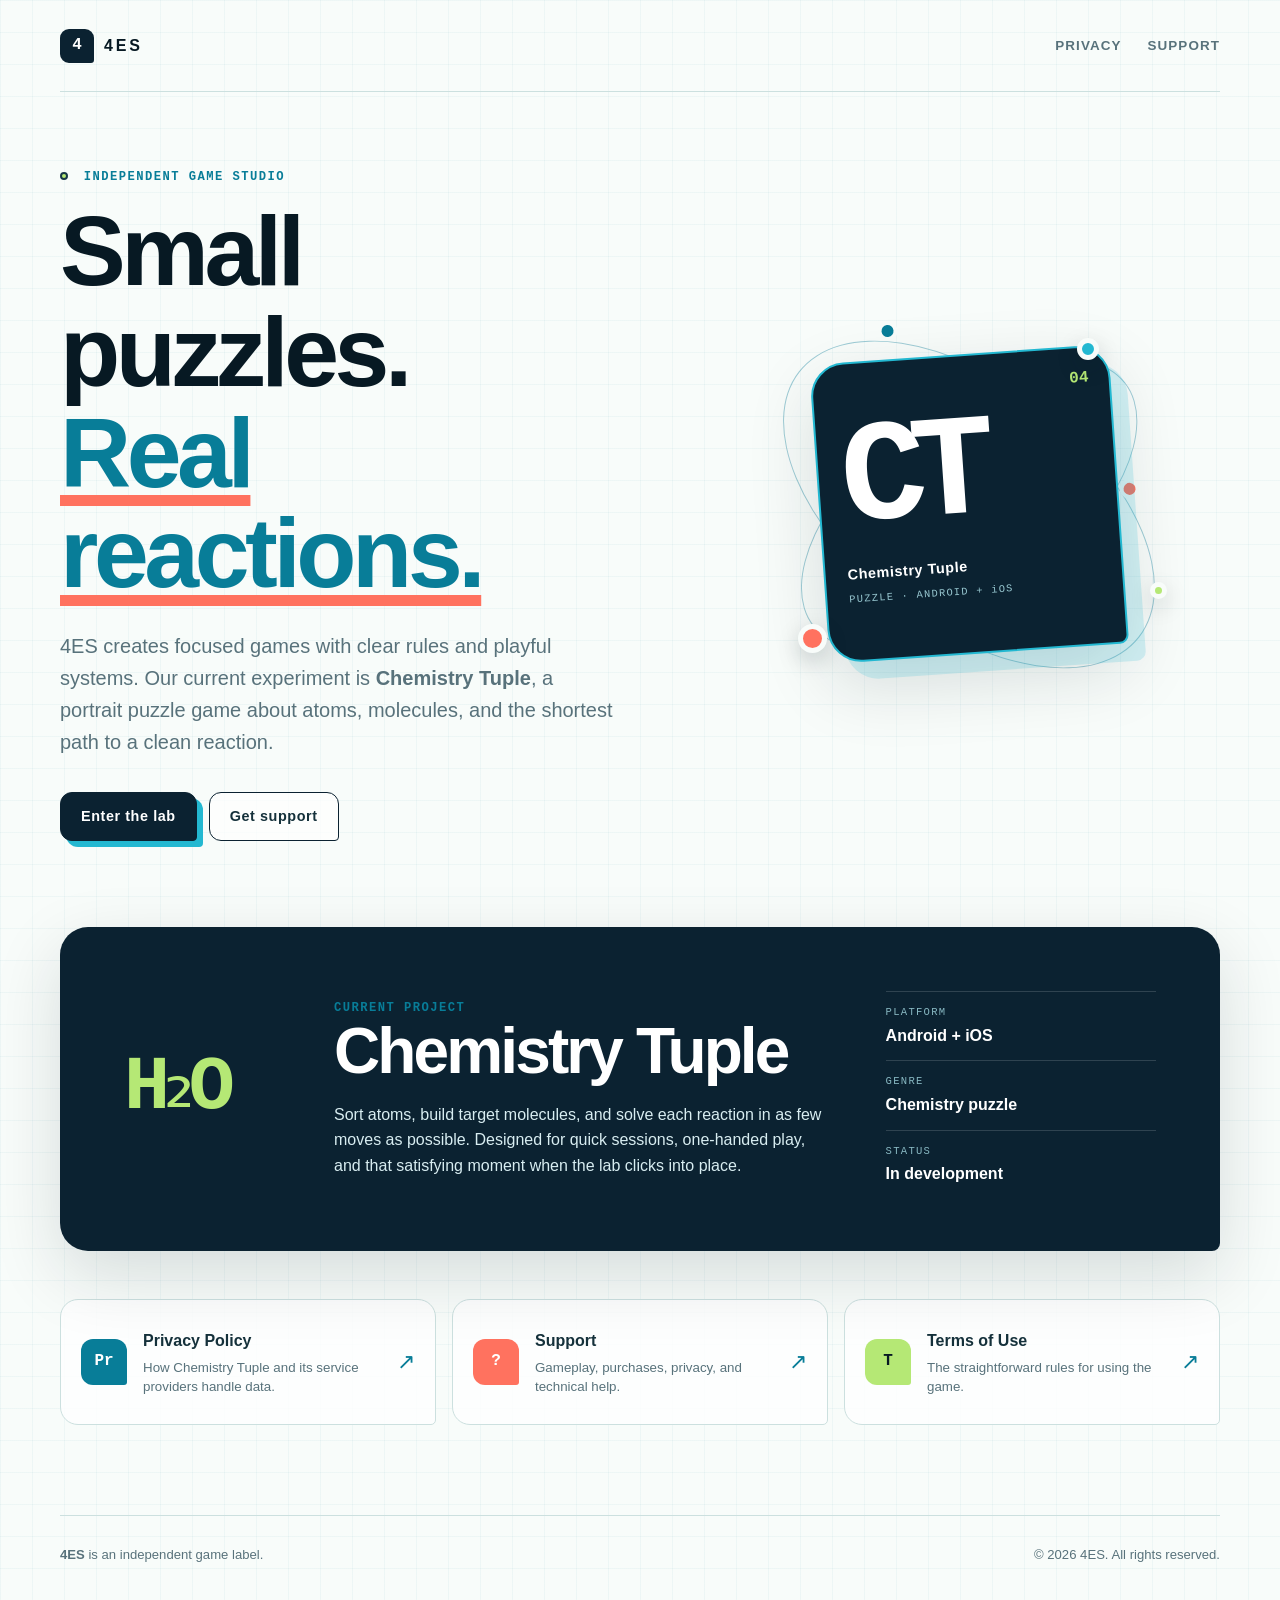
==== index.html @ 14367e8d "Launch 4ES store support site" ====
<!doctype html>
<html lang="en">
<head>
  <meta charset="utf-8">
  <meta name="viewport" content="width=device-width, initial-scale=1">
  <meta name="theme-color" content="#0b2231">
  <meta name="description" content="4ES is the independent developer and publisher of Chemistry Tuple, a compact chemistry puzzle game for Android and iOS.">
  <meta property="og:title" content="4ES — Chemistry Tuple">
  <meta property="og:description" content="Atoms, molecules, and minimum-move puzzles in a pocket-sized lab.">
  <meta property="og:type" content="website">
  <meta property="og:url" content="https://kaan-syn.github.io/">
  <link rel="icon" href="assets/mark.svg" type="image/svg+xml">
  <link rel="stylesheet" href="assets/styles.css">
  <title>4ES — Chemistry Tuple</title>
</head>
<body>
  <a class="skip-link" href="#main">Skip to content</a>
  <header class="site-header">
    <a class="brand" href="./" aria-label="4ES home">
      <span class="brand-mark" aria-hidden="true">4</span>
      <span>4ES</span>
    </a>
    <nav aria-label="Primary navigation">
      <a href="privacy/">Privacy</a>
      <a href="support/">Support</a>
    </nav>
  </header>

  <main id="main">
    <section class="hero" aria-labelledby="hero-title">
      <div class="hero-copy">
        <p class="eyebrow"><span class="status-dot" aria-hidden="true"></span> Independent game studio</p>
        <h1 id="hero-title">Small puzzles.<br><span>Real reactions.</span></h1>
        <p class="lede">4ES creates focused games with clear rules and playful systems. Our current experiment is <strong>Chemistry Tuple</strong>, a portrait puzzle game about atoms, molecules, and the shortest path to a clean reaction.</p>
        <div class="hero-actions">
          <a class="button button-primary" href="#chemistry-tuple">Enter the lab</a>
          <a class="button button-quiet" href="support/">Get support</a>
        </div>
      </div>

      <div class="reaction-stage" aria-label="Stylized Chemistry Tuple element card">
        <div class="orbit orbit-one" aria-hidden="true"></div>
        <div class="orbit orbit-two" aria-hidden="true"></div>
        <div class="element-card">
          <span class="element-number">04</span>
          <strong>CT</strong>
          <span class="element-name">Chemistry Tuple</span>
          <span class="element-state">PUZZLE · ANDROID + iOS</span>
        </div>
        <span class="atom atom-cyan" aria-hidden="true"></span>
        <span class="atom atom-coral" aria-hidden="true"></span>
        <span class="atom atom-lime" aria-hidden="true"></span>
      </div>
    </section>

    <section class="game-panel" id="chemistry-tuple" aria-labelledby="game-title">
      <div class="panel-index" aria-hidden="true">H₂O</div>
      <div class="panel-copy">
        <p class="eyebrow">Current project</p>
        <h2 id="game-title">Chemistry Tuple</h2>
        <p>Sort atoms, build target molecules, and solve each reaction in as few moves as possible. Designed for quick sessions, one-handed play, and that satisfying moment when the lab clicks into place.</p>
      </div>
      <dl class="facts">
        <div><dt>Platform</dt><dd>Android + iOS</dd></div>
        <div><dt>Genre</dt><dd>Chemistry puzzle</dd></div>
        <div><dt>Status</dt><dd>In development</dd></div>
      </dl>
    </section>

    <section class="link-grid" aria-label="Policies and support">
      <a class="link-card" href="privacy/">
        <span class="card-symbol" aria-hidden="true">Pr</span>
        <span><strong>Privacy Policy</strong><small>How Chemistry Tuple and its service providers handle data.</small></span>
        <span class="arrow" aria-hidden="true">↗</span>
      </a>
      <a class="link-card" href="support/">
        <span class="card-symbol coral" aria-hidden="true">?</span>
        <span><strong>Support</strong><small>Gameplay, purchases, privacy, and technical help.</small></span>
        <span class="arrow" aria-hidden="true">↗</span>
      </a>
      <a class="link-card" href="terms/">
        <span class="card-symbol lime" aria-hidden="true">T</span>
        <span><strong>Terms of Use</strong><small>The straightforward rules for using the game.</small></span>
        <span class="arrow" aria-hidden="true">↗</span>
      </a>
    </section>
  </main>

  <footer>
    <p><strong>4ES</strong> is an independent game label.</p>
    <p>© 2026 4ES. All rights reserved.</p>
  </footer>
</body>
</html>
---- assets/styles.css ----
:root {
  --midnight: #071923;
  --deep-lab: #0b2231;
  --graphite: #173746;
  --ink: #15313b;
  --muted: #58727b;
  --glass: #eef9f8;
  --paper: #f8fcfa;
  --white: #ffffff;
  --cyan: #23b8d1;
  --cyan-dark: #087d98;
  --coral: #ff725f;
  --lime: #b5e875;
  --line: #cce0df;
  --shadow: 0 24px 70px rgba(7, 25, 35, 0.14);
  color-scheme: light;
  font-family: "Avenir Next", Avenir, "Segoe UI", Helvetica, Arial, sans-serif;
  font-synthesis: none;
}

* { box-sizing: border-box; }

html {
  scroll-behavior: smooth;
  background: var(--paper);
}

body {
  margin: 0;
  min-width: 320px;
  color: var(--ink);
  background:
    linear-gradient(rgba(8, 125, 152, 0.045) 1px, transparent 1px),
    linear-gradient(90deg, rgba(8, 125, 152, 0.045) 1px, transparent 1px),
    var(--paper);
  background-size: 32px 32px;
  line-height: 1.6;
}

a { color: inherit; }

.skip-link {
  position: fixed;
  z-index: 100;
  top: 12px;
  left: 12px;
  padding: 10px 14px;
  color: var(--white);
  background: var(--midnight);
  border-radius: 8px;
  transform: translateY(-150%);
}

.skip-link:focus { transform: translateY(0); }

.site-header,
main,
footer {
  width: min(1160px, calc(100% - 40px));
  margin-inline: auto;
}

.site-header {
  display: flex;
  align-items: center;
  justify-content: space-between;
  min-height: 92px;
  border-bottom: 1px solid var(--line);
}

.brand {
  display: inline-flex;
  align-items: center;
  gap: 10px;
  color: var(--midnight);
  font-size: 1rem;
  font-weight: 800;
  letter-spacing: 0.18em;
  text-decoration: none;
}

.brand-mark {
  display: grid;
  width: 34px;
  aspect-ratio: 1;
  place-items: center;
  color: var(--white);
  background: var(--deep-lab);
  border-radius: 9px 9px 3px 9px;
  font-family: ui-monospace, "SFMono-Regular", Consolas, monospace;
  letter-spacing: 0;
}

nav { display: flex; gap: 26px; }

nav a {
  color: var(--muted);
  font-size: 0.84rem;
  font-weight: 700;
  letter-spacing: 0.08em;
  text-decoration: none;
  text-transform: uppercase;
}

nav a:hover { color: var(--cyan-dark); }

.hero {
  display: grid;
  grid-template-columns: minmax(0, 1.05fr) minmax(340px, 0.95fr);
  gap: clamp(48px, 8vw, 110px);
  align-items: center;
  min-height: 690px;
  padding: 76px 0 86px;
}

.eyebrow {
  margin: 0 0 14px;
  color: var(--cyan-dark);
  font-family: ui-monospace, "SFMono-Regular", Consolas, monospace;
  font-size: 0.76rem;
  font-weight: 800;
  letter-spacing: 0.12em;
  text-transform: uppercase;
}

.status-dot {
  display: inline-block;
  width: 8px;
  height: 8px;
  margin-right: 7px;
  background: var(--lime);
  border: 2px solid var(--graphite);
  border-radius: 50%;
}

h1,
h2,
h3 {
  margin-top: 0;
  color: var(--midnight);
  line-height: 1.02;
  letter-spacing: -0.045em;
}

h1 {
  max-width: 780px;
  margin-bottom: 26px;
  font-size: clamp(3.35rem, 7.7vw, 6.85rem);
  font-weight: 850;
}

h1 span {
  color: var(--cyan-dark);
  text-decoration: underline;
  text-decoration-color: var(--coral);
  text-decoration-thickness: 0.11em;
  text-underline-offset: 0.08em;
}

h2 { font-size: clamp(2.1rem, 5vw, 4.25rem); }
h3 { font-size: clamp(1.35rem, 3vw, 2rem); }

.lede {
  max-width: 650px;
  margin: 0;
  color: var(--muted);
  font-size: clamp(1.04rem, 2vw, 1.25rem);
}

.hero-actions {
  display: flex;
  flex-wrap: wrap;
  gap: 12px;
  margin-top: 34px;
}

.button {
  display: inline-flex;
  min-height: 48px;
  align-items: center;
  justify-content: center;
  padding: 12px 20px;
  border: 1px solid var(--deep-lab);
  border-radius: 12px 12px 4px 12px;
  font-size: 0.9rem;
  font-weight: 800;
  letter-spacing: 0.04em;
  text-decoration: none;
}

.button-primary {
  color: var(--white);
  background: var(--deep-lab);
  box-shadow: 6px 6px 0 var(--cyan);
}

.button-primary:hover { transform: translate(-1px, -1px); }

.button-quiet { background: rgba(255, 255, 255, 0.72); }

.reaction-stage {
  position: relative;
  display: grid;
  width: min(100%, 450px);
  aspect-ratio: 1;
  place-items: center;
  justify-self: center;
}

.element-card {
  position: relative;
  z-index: 3;
  display: grid;
  width: clamp(210px, 29vw, 300px);
  aspect-ratio: 1;
  padding: 22px;
  align-content: center;
  color: var(--white);
  background: var(--deep-lab);
  border: 2px solid var(--cyan);
  border-radius: 34px 34px 9px 34px;
  box-shadow: 16px 18px 0 rgba(35, 184, 209, 0.18), var(--shadow);
  transform: rotate(-4deg);
}

.element-card strong {
  font-family: ui-monospace, "SFMono-Regular", Consolas, monospace;
  font-size: clamp(5.6rem, 13vw, 9rem);
  line-height: 0.9;
  letter-spacing: -0.12em;
}

.element-number {
  position: absolute;
  top: 18px;
  right: 20px;
  color: var(--lime);
  font-family: ui-monospace, "SFMono-Regular", Consolas, monospace;
  font-weight: 800;
}

.element-name {
  margin-top: 17px;
  font-size: 0.9rem;
  font-weight: 750;
  letter-spacing: 0.04em;
}

.element-state {
  margin-top: 4px;
  color: #99c9d2;
  font-family: ui-monospace, "SFMono-Regular", Consolas, monospace;
  font-size: 0.65rem;
  letter-spacing: 0.12em;
}

.orbit {
  position: absolute;
  border: 1px solid rgba(8, 125, 152, 0.38);
  border-radius: 50%;
}

.orbit::after {
  position: absolute;
  width: 12px;
  height: 12px;
  content: "";
  background: var(--cyan-dark);
  border: 4px solid var(--paper);
  border-radius: 50%;
}

.orbit-one {
  width: 96%;
  height: 54%;
  transform: rotate(38deg);
  animation: drift-one 12s ease-in-out infinite alternate;
}

.orbit-one::after { top: 10%; left: 8%; }

.orbit-two {
  width: 88%;
  height: 45%;
  transform: rotate(-38deg);
  animation: drift-two 14s ease-in-out infinite alternate;
}

.orbit-two::after { right: 13%; bottom: 2%; background: var(--coral); }

.atom {
  position: absolute;
  z-index: 4;
  width: 22px;
  aspect-ratio: 1;
  border: 5px solid var(--paper);
  border-radius: 50%;
  box-shadow: 0 8px 22px rgba(7, 25, 35, 0.18);
}

.atom-cyan { top: 13%; right: 21%; background: var(--cyan); }
.atom-coral { bottom: 17%; left: 12%; width: 29px; background: var(--coral); }
.atom-lime { right: 6%; bottom: 29%; width: 17px; background: var(--lime); }

.game-panel {
  position: relative;
  display: grid;
  grid-template-columns: 150px minmax(0, 1fr) minmax(210px, 0.55fr);
  gap: clamp(24px, 5vw, 60px);
  align-items: center;
  margin-bottom: 28px;
  padding: clamp(28px, 6vw, 64px);
  overflow: hidden;
  color: #d8edf1;
  background: var(--deep-lab);
  border-radius: 28px 28px 8px 28px;
  box-shadow: var(--shadow);
}

.panel-index {
  color: var(--lime);
  font-family: ui-monospace, "SFMono-Regular", Consolas, monospace;
  font-size: clamp(2.4rem, 6vw, 4.8rem);
  font-weight: 800;
  letter-spacing: -0.08em;
}

.game-panel h2 { margin-bottom: 18px; color: var(--white); }
.game-panel p { margin: 0; }

.facts {
  display: grid;
  gap: 12px;
  margin: 0;
}

.facts div {
  padding-top: 12px;
  border-top: 1px solid rgba(255, 255, 255, 0.15);
}

.facts dt {
  color: #88b8c2;
  font-family: ui-monospace, "SFMono-Regular", Consolas, monospace;
  font-size: 0.66rem;
  letter-spacing: 0.12em;
  text-transform: uppercase;
}

.facts dd { margin: 2px 0 0; color: var(--white); font-weight: 700; }

.link-grid {
  display: grid;
  grid-template-columns: repeat(3, 1fr);
  gap: 16px;
  padding: 20px 0 90px;
}

.link-card {
  display: grid;
  grid-template-columns: 48px 1fr auto;
  gap: 14px;
  align-items: center;
  min-height: 126px;
  padding: 20px;
  background: rgba(255, 255, 255, 0.8);
  border: 1px solid var(--line);
  border-radius: 18px 18px 5px 18px;
  text-decoration: none;
  transition: transform 160ms ease, border-color 160ms ease, box-shadow 160ms ease;
}

.link-card:hover {
  border-color: var(--cyan);
  box-shadow: 0 15px 40px rgba(7, 25, 35, 0.08);
  transform: translateY(-3px);
}

.link-card strong { display: block; margin-bottom: 4px; }
.link-card small { display: block; color: var(--muted); line-height: 1.45; }

.card-symbol {
  display: grid;
  width: 46px;
  aspect-ratio: 1;
  place-items: center;
  color: var(--white);
  background: var(--cyan-dark);
  border-radius: 12px 12px 3px 12px;
  font-family: ui-monospace, "SFMono-Regular", Consolas, monospace;
  font-weight: 800;
}

.card-symbol.coral { background: var(--coral); }
.card-symbol.lime { color: var(--midnight); background: var(--lime); }
.arrow { color: var(--cyan-dark); font-size: 1.35rem; }

footer {
  display: flex;
  justify-content: space-between;
  gap: 30px;
  padding: 28px 0 44px;
  color: var(--muted);
  border-top: 1px solid var(--line);
  font-size: 0.82rem;
}

footer p { margin: 0; }

/* Policy and support pages */
.page-shell {
  display: grid;
  grid-template-columns: minmax(0, 1fr) 250px;
  gap: clamp(38px, 7vw, 90px);
  align-items: start;
  padding: 72px 0 100px;
}

.page-title { margin-bottom: 48px; }

.page-title h1 {
  max-width: 900px;
  margin-bottom: 18px;
  font-size: clamp(3rem, 8vw, 6.3rem);
}

.page-title .lede { max-width: 760px; }

.policy-content {
  padding: clamp(24px, 5vw, 56px);
  background: rgba(255, 255, 255, 0.88);
  border: 1px solid var(--line);
  border-radius: 24px 24px 7px 24px;
  box-shadow: 0 20px 55px rgba(7, 25, 35, 0.08);
}

.policy-content section + section {
  margin-top: 44px;
  padding-top: 38px;
  border-top: 1px solid var(--line);
}

.policy-content h2 {
  margin-bottom: 18px;
  font-size: clamp(1.6rem, 3vw, 2.35rem);
  letter-spacing: -0.025em;
}

.policy-content h3 {
  margin: 28px 0 10px;
  font-size: 1.12rem;
  letter-spacing: -0.01em;
}

.policy-content p,
.policy-content li { color: #3d5b64; }
.policy-content ul { padding-left: 1.25rem; }
.policy-content li + li { margin-top: 8px; }
.policy-content a { color: var(--cyan-dark); font-weight: 700; }

.notice {
  margin: 28px 0;
  padding: 18px 20px;
  color: var(--ink);
  background: #e7f6f7;
  border-left: 5px solid var(--cyan);
  border-radius: 4px 12px 12px 4px;
}

.page-nav {
  position: sticky;
  top: 24px;
  padding: 20px;
  background: var(--deep-lab);
  border-radius: 18px 18px 5px 18px;
}

.page-nav strong {
  display: block;
  margin-bottom: 14px;
  color: var(--lime);
  font-family: ui-monospace, "SFMono-Regular", Consolas, monospace;
  font-size: 0.72rem;
  letter-spacing: 0.1em;
  text-transform: uppercase;
}

.page-nav a {
  display: block;
  padding: 8px 0;
  color: #d6ebef;
  font-size: 0.88rem;
  text-decoration: none;
  border-top: 1px solid rgba(255, 255, 255, 0.1);
}

.page-nav a:hover { color: var(--white); }

.contact-block {
  padding: 24px;
  background: var(--deep-lab);
  color: #d7ecf0;
  border-radius: 18px 18px 5px 18px;
}

.contact-block h2 { color: var(--white); }
.contact-block a { color: var(--lime); }

.faq-item + .faq-item { margin-top: 30px; }
.faq-item h3 { margin-bottom: 7px; }

:focus-visible {
  outline: 3px solid var(--coral);
  outline-offset: 4px;
}

@keyframes drift-one {
  from { transform: rotate(34deg) scale(0.98); }
  to { transform: rotate(43deg) scale(1.02); }
}

@keyframes drift-two {
  from { transform: rotate(-42deg) scale(1.02); }
  to { transform: rotate(-34deg) scale(0.97); }
}

@media (max-width: 900px) {
  .hero {
    grid-template-columns: 1fr;
    min-height: auto;
    padding-top: 62px;
  }

  .reaction-stage { width: min(100%, 390px); }
  .game-panel { grid-template-columns: 110px 1fr; }
  .facts { grid-column: 1 / -1; grid-template-columns: repeat(3, 1fr); }
  .link-grid { grid-template-columns: 1fr; }
  .page-shell { grid-template-columns: 1fr; }
  .page-nav { position: static; order: -1; }
}

@media (max-width: 600px) {
  .site-header,
  main,
  footer { width: min(100% - 28px, 1160px); }

  .site-header { min-height: 76px; }
  nav { gap: 15px; }
  nav a { font-size: 0.72rem; }
  .hero { gap: 30px; padding: 50px 0 60px; }
  .reaction-stage { width: min(92vw, 340px); }
  .game-panel { grid-template-columns: 1fr; }
  .panel-index { font-size: 3rem; }
  .facts { grid-column: auto; grid-template-columns: 1fr; }
  .link-card { grid-template-columns: 44px 1fr auto; }
  footer { flex-direction: column; }
  .page-shell { padding-top: 48px; }
  .policy-content { padding: 24px 20px; }
}

@media (prefers-reduced-motion: reduce) {
  html { scroll-behavior: auto; }
  *, *::before, *::after {
    animation-duration: 0.01ms !important;
    animation-iteration-count: 1 !important;
    scroll-behavior: auto !important;
    transition-duration: 0.01ms !important;
  }
}
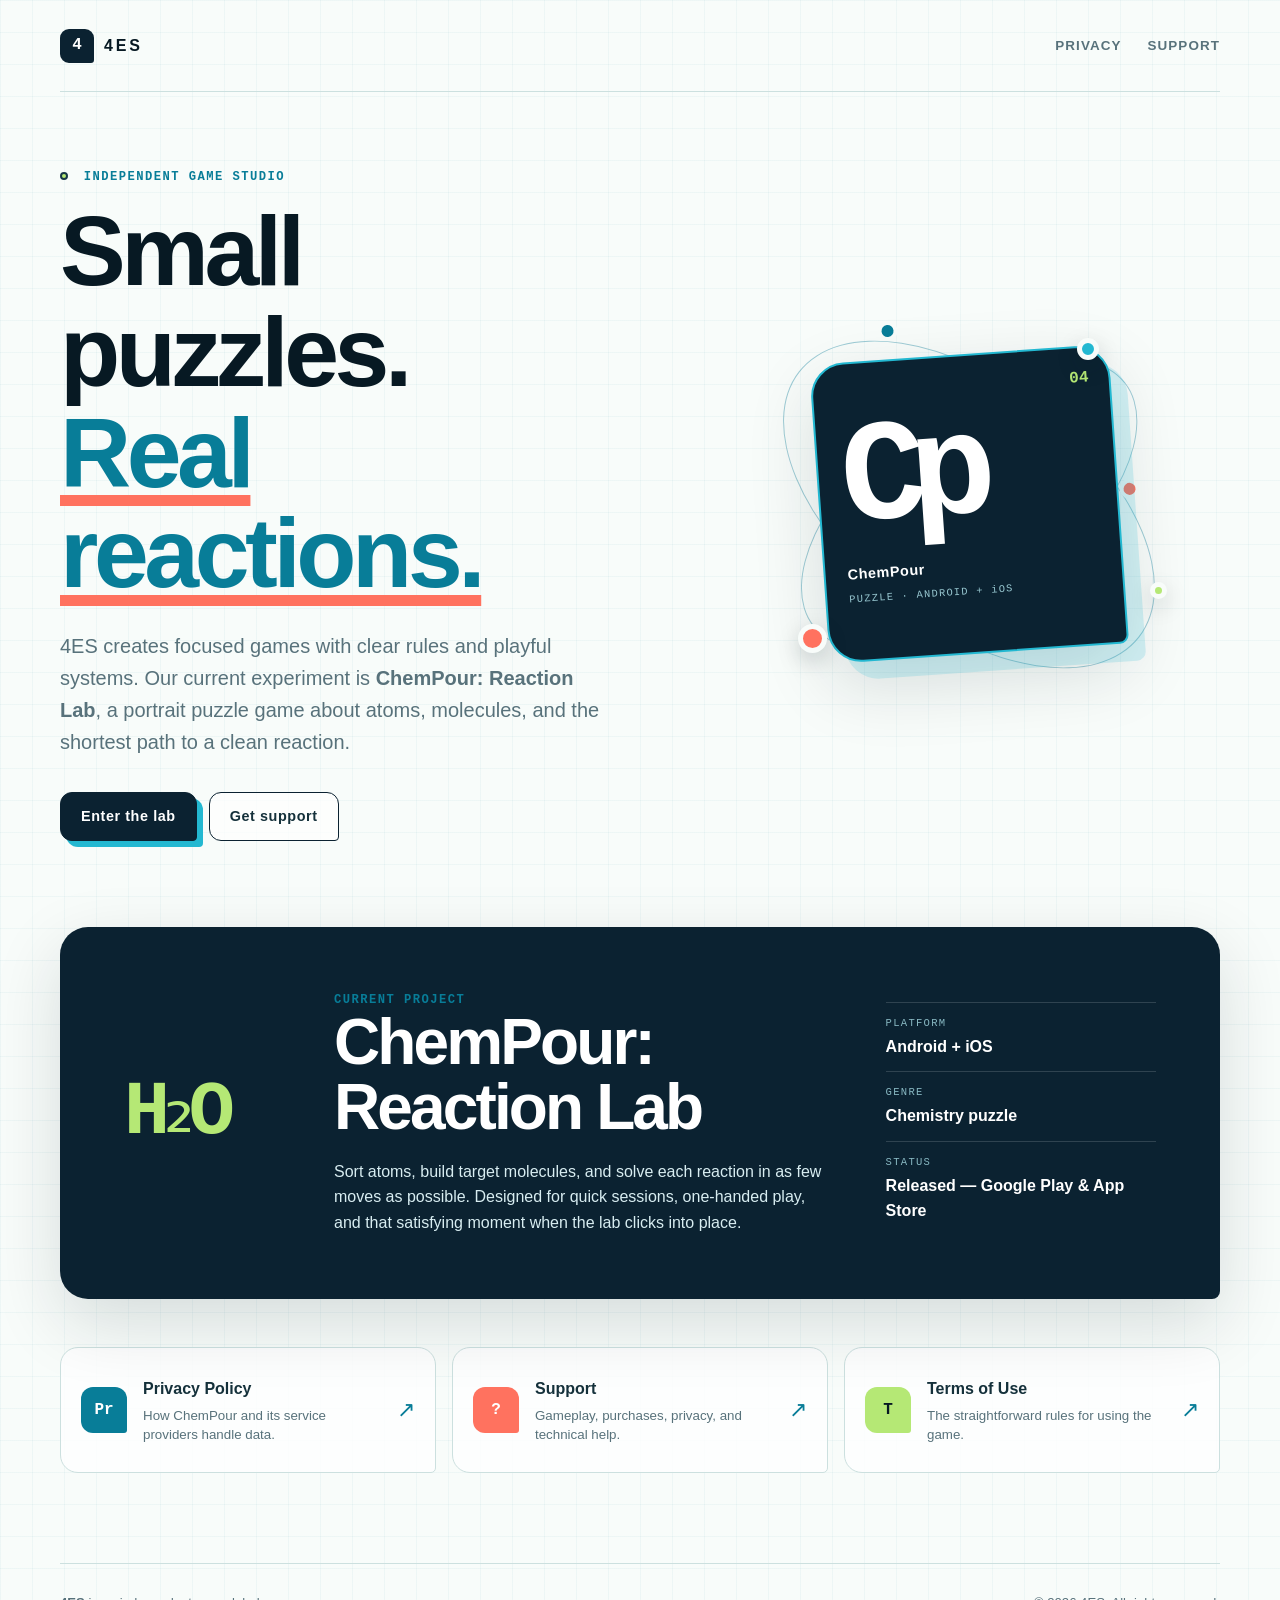
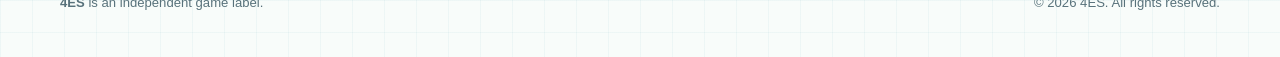
==== commit 5be92f65: "site: the studio homepage still sold Chemistry Tuple, "In development" The August legal fix renamed " ====
--- a/index.html
+++ b/index.html
@@ -4,14 +4,14 @@
   <meta charset="utf-8">
   <meta name="viewport" content="width=device-width, initial-scale=1">
   <meta name="theme-color" content="#0b2231">
-  <meta name="description" content="4ES is the independent developer and publisher of Chemistry Tuple, a compact chemistry puzzle game for Android and iOS.">
-  <meta property="og:title" content="4ES — Chemistry Tuple">
+  <meta name="description" content="4ES is the independent developer and publisher of ChemPour, a compact chemistry puzzle game for Android and iOS.">
+  <meta property="og:title" content="4ES — ChemPour: Reaction Lab">
   <meta property="og:description" content="Atoms, molecules, and minimum-move puzzles in a pocket-sized lab.">
   <meta property="og:type" content="website">
   <meta property="og:url" content="https://kaan-syn.github.io/">
   <link rel="icon" href="assets/mark.svg" type="image/svg+xml">
   <link rel="stylesheet" href="assets/styles.css">
-  <title>4ES — Chemistry Tuple</title>
+  <title>4ES — ChemPour: Reaction Lab</title>
 </head>
 <body>
   <a class="skip-link" href="#main">Skip to content</a>
@@ -31,20 +31,20 @@
       <div class="hero-copy">
         <p class="eyebrow"><span class="status-dot" aria-hidden="true"></span> Independent game studio</p>
         <h1 id="hero-title">Small puzzles.<br><span>Real reactions.</span></h1>
-        <p class="lede">4ES creates focused games with clear rules and playful systems. Our current experiment is <strong>Chemistry Tuple</strong>, a portrait puzzle game about atoms, molecules, and the shortest path to a clean reaction.</p>
+        <p class="lede">4ES creates focused games with clear rules and playful systems. Our current experiment is <strong>ChemPour: Reaction Lab</strong>, a portrait puzzle game about atoms, molecules, and the shortest path to a clean reaction.</p>
         <div class="hero-actions">
           <a class="button button-primary" href="#chemistry-tuple">Enter the lab</a>
           <a class="button button-quiet" href="support/">Get support</a>
         </div>
       </div>
 
-      <div class="reaction-stage" aria-label="Stylized Chemistry Tuple element card">
+      <div class="reaction-stage" aria-label="Stylized ChemPour element card">
         <div class="orbit orbit-one" aria-hidden="true"></div>
         <div class="orbit orbit-two" aria-hidden="true"></div>
         <div class="element-card">
           <span class="element-number">04</span>
-          <strong>CT</strong>
-          <span class="element-name">Chemistry Tuple</span>
+          <strong>Cp</strong>
+          <span class="element-name">ChemPour</span>
           <span class="element-state">PUZZLE · ANDROID + iOS</span>
         </div>
         <span class="atom atom-cyan" aria-hidden="true"></span>
@@ -57,20 +57,20 @@
       <div class="panel-index" aria-hidden="true">H₂O</div>
       <div class="panel-copy">
         <p class="eyebrow">Current project</p>
-        <h2 id="game-title">Chemistry Tuple</h2>
+        <h2 id="game-title">ChemPour: Reaction Lab</h2>
         <p>Sort atoms, build target molecules, and solve each reaction in as few moves as possible. Designed for quick sessions, one-handed play, and that satisfying moment when the lab clicks into place.</p>
       </div>
       <dl class="facts">
         <div><dt>Platform</dt><dd>Android + iOS</dd></div>
         <div><dt>Genre</dt><dd>Chemistry puzzle</dd></div>
-        <div><dt>Status</dt><dd>In development</dd></div>
+        <div><dt>Status</dt><dd>Released — Google Play &amp; App Store</dd></div>
       </dl>
     </section>
 
     <section class="link-grid" aria-label="Policies and support">
       <a class="link-card" href="privacy/">
         <span class="card-symbol" aria-hidden="true">Pr</span>
-        <span><strong>Privacy Policy</strong><small>How Chemistry Tuple and its service providers handle data.</small></span>
+        <span><strong>Privacy Policy</strong><small>How ChemPour and its service providers handle data.</small></span>
         <span class="arrow" aria-hidden="true">↗</span>
       </a>
       <a class="link-card" href="support/">
